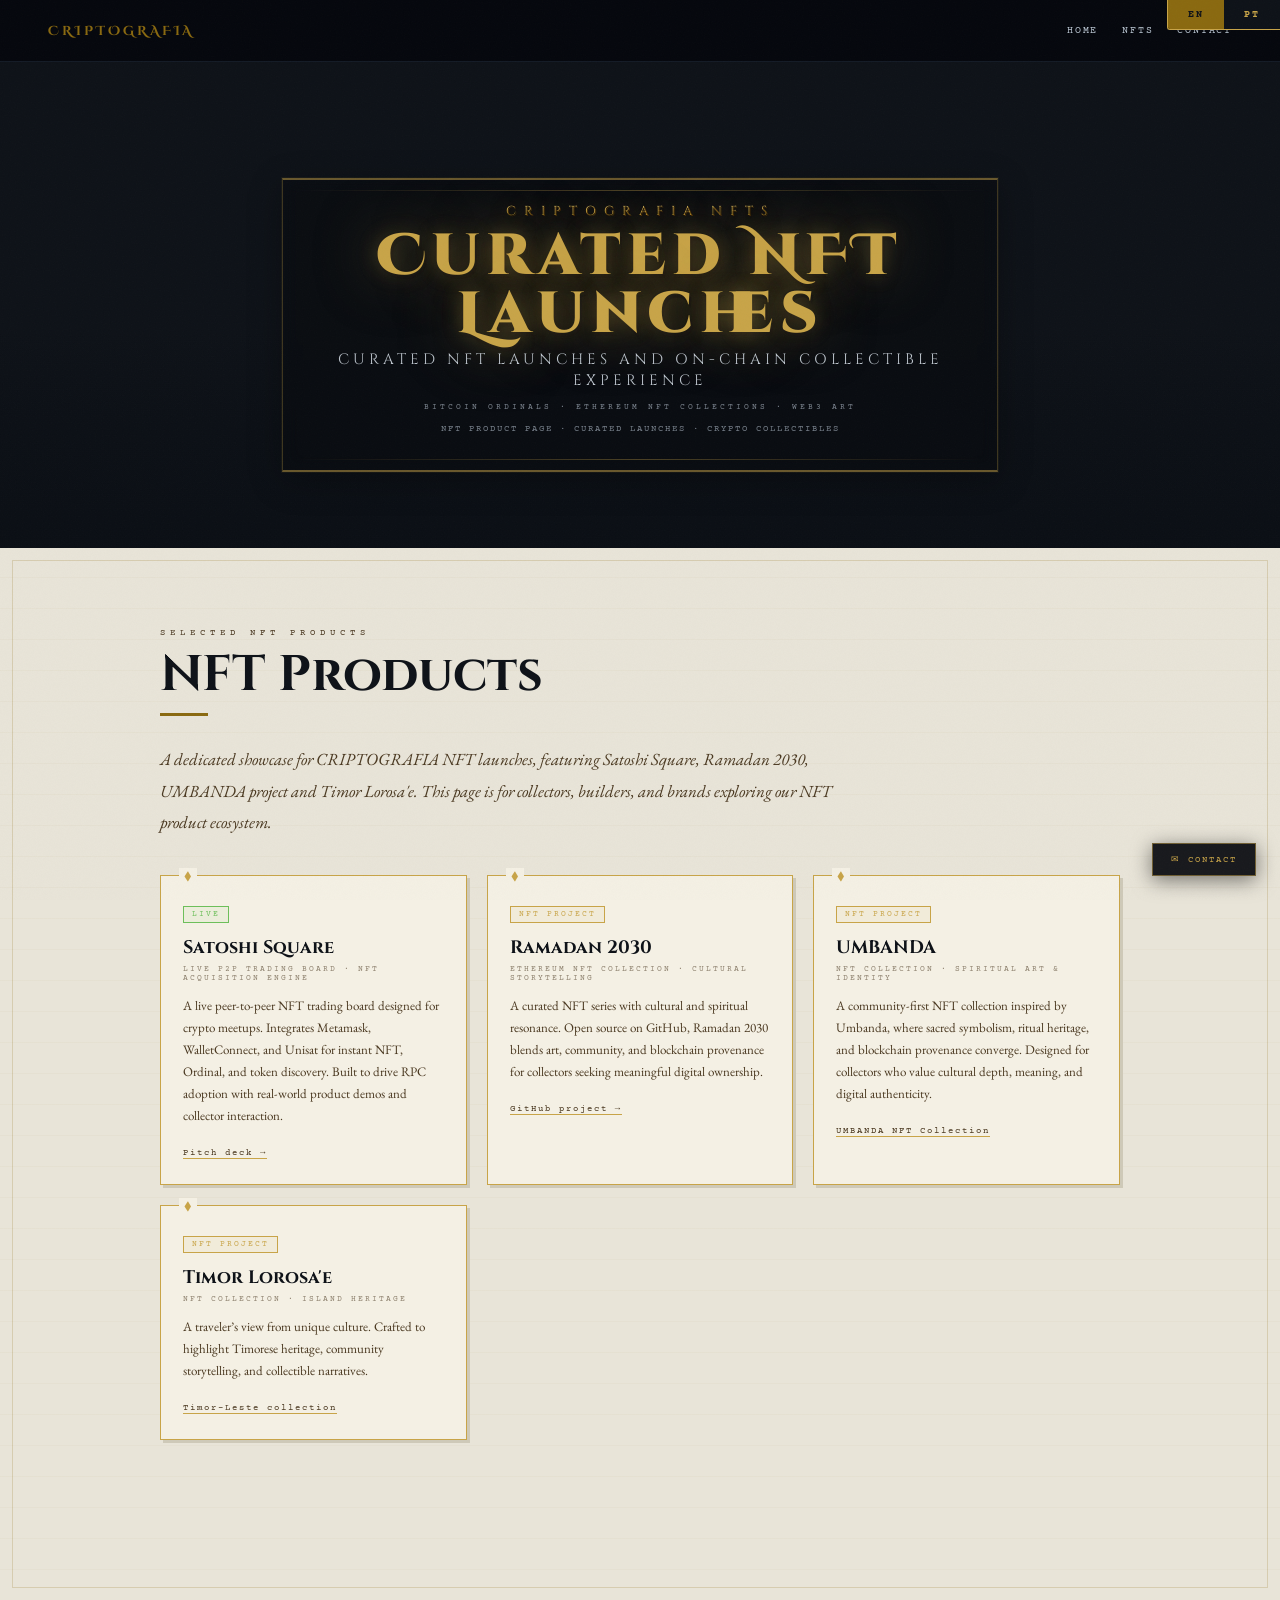
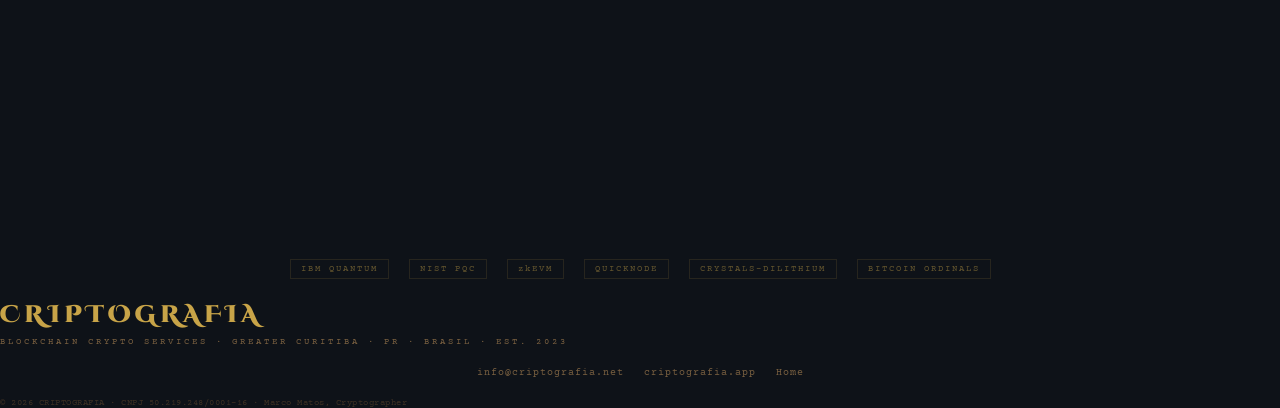
==== nft.html @ 3e9e4f9d "updating cards merging AIxWEB3 + NFTs page" ====
<!DOCTYPE html>
<html lang="en">
<head>
<meta charset="UTF-8"/>
<meta name="viewport" content="width=device-width, initial-scale=1.0"/>
<title>CRIPTOGRAFIA — NFT Products</title>
<meta name="description" content="NFT products and collections from CRIPTOGRAFIA, featuring Satoshi Square and Ramadan 2030."/>
<link rel="preconnect" href="https://fonts.googleapis.com"/>
<link rel="preconnect" href="https://fonts.gstatic.com" crossorigin=""/>
<link href="https://fonts.googleapis.com/css2?family=Cinzel:wght@400;600;700;900&family=Cinzel+Decorative:wght@400;700;900&family=EB+Garamond:ital,wght@0,400;0,500;0,700;1,400;1,500&family=Courier+Prime:wght@400;700&display=swap" rel="stylesheet"/>
<style>
:root{
  --ink:#0e1218;--paper:#e8e4d8;--paper-mid:#cec9b8;--paper-dk:#b8b0a0;
  --gold:#8a6910;--gold-l:#c8a448;--gold-p:#f0e4b0;
  --sepia:#4a3820;--sepia-l:#7a6040;--green:#1a3428;--green-l:#2a5840;--white:#f4f0e4;
  --silver:#9aa4b0;--silver-l:#c8d0d8;--silver-dk:#6a7480;
  --navy:#1a2438;--navy-l:#2a3850;--navy-mid:#344868;
  --cert-bg:#06080e;--cert-border:#3a4a60;
}
*,*::before,*::after{box-sizing:border-box;margin:0;padding:0;}
html{scroll-behavior:smooth;}
body{background:var(--ink);font-family:'EB Garamond',serif;overflow-x:hidden;padding-top:62px;}
body::after{content:'';position:fixed;inset:0;pointer-events:none;z-index:9000;
  background-image:url("data:image/svg+xml,%3Csvg xmlns='http://www.w3.org/2000/svg' width='300' height='300'%3E%3Cfilter id='n'%3E%3CfeTurbulence type='fractalNoise' baseFrequency='.85' numOctaves='4' stitchTiles='stitch'/%3E%3C/filter%3E%3Crect width='300' height='300' filter='url(%23n)' opacity='.035'/%3E%3C/svg%3E");
  opacity:.6;}

.lang-bar{position:fixed;top:0;right:0;z-index:8000;display:flex;background:var(--ink);border:1px solid var(--gold-l);border-top:none;border-right:none;border-bottom-left-radius:3px;overflow:hidden;}
.lang-btn{padding:9px 20px;font-family:'Courier Prime',monospace;font-size:10px;font-weight:700;letter-spacing:2px;color:var(--gold-l);background:transparent;border:none;cursor:pointer;transition:all .2s;text-transform:uppercase;}
.lang-btn.active{background:var(--gold);color:var(--ink);}
.lang-btn:hover:not(.active){background:rgba(200,164,72,.12);}

.hero{position:relative;width:100%;display:flex;flex-direction:column;align-items:center;justify-content:flex-start;overflow:hidden;background:var(--ink);padding:20px 0 20px;}
.hero-vignette{position:absolute;inset:0;background:linear-gradient(to bottom,rgba(10,14,20,0) 0%,transparent 25%,transparent 55%,rgba(10,14,20,.45) 72%,rgba(10,14,20,.82) 100%);pointer-events:none;}
.hero-nav{position:fixed;top:0;left:0;right:0;display:flex;align-items:center;justify-content:space-between;padding:0 48px;height:62px;z-index:100;background:rgba(6,8,14,.97);border-bottom:1px solid rgba(58,74,96,.3);backdrop-filter:blur(16px);}
.hero-nav-brand{font-family:'Cinzel Decorative',serif;font-size:13px;font-weight:700;letter-spacing:0.22em;color:var(--gold);text-transform:uppercase;text-decoration:none;}
.hero-nav-links{display:flex;gap:24px;}
.hero-nav-links a{font-family:'Courier Prime',monospace;font-size:10px;letter-spacing:0.18em;text-transform:uppercase;color:#b8c4d0;text-decoration:none;transition:color .2s;}
.hero-nav-links a:hover{color:var(--silver-l);}
.hero-content{position:relative;z-index:10;width:100%;max-width:780px;padding:96px 32px 56px;text-align:center;}
.hero-plate{display:inline-block;width:100%;background:rgba(10,12,18,.38);backdrop-filter:blur(8px) brightness(.82) saturate(.95);-webkit-backdrop-filter:blur(8px) brightness(.82) saturate(.95);border:1px solid rgba(200,164,72,.28);border-top:2px solid rgba(200,164,72,.5);border-bottom:2px solid rgba(200,164,72,.5);padding:22px 32px 20px;position:relative;box-shadow:0 0 0 1px rgba(200,164,72,.06),0 8px 32px rgba(0,0,0,.3);}
.hero-plate::before,.hero-plate::after{content:'';position:absolute;left:12px;right:12px;height:1px;background:linear-gradient(to right,transparent,rgba(200,164,72,.35),transparent);}
.hero-plate::before{top:10px;}
.hero-plate::after{bottom:10px;}
.hero-eyebrow{font-family:'Cinzel',serif;font-size:13px;letter-spacing:8px;text-transform:uppercase;color:var(--gold-l);opacity:1;margin-bottom:8px;text-shadow:0 0 18px rgba(200,164,72,.5),1px 1px 0 rgba(80,50,8,.8);background:linear-gradient(180deg,#f0d878 0%,#c8a448 45%,#8a6910 100%);-webkit-background-clip:text;-webkit-text-fill-color:transparent;background-clip:text;}
.hero-title{font-family:'Cinzel Decorative',serif;font-size:clamp(22px,4.5vw,62px);font-weight:900;color:var(--gold-l);letter-spacing:clamp(2px,.5vw,10px);line-height:1;margin-bottom:6px;text-shadow:0 0 60px rgba(200,164,72,.5),0 0 20px rgba(200,164,72,.3),2px 4px 0 rgba(8,10,16,.95),-1px -1px 0 rgba(8,10,16,.6);}
.hero-sub{font-family:'Cinzel',serif;font-size:clamp(10px,1.6vw,15px);font-weight:400;letter-spacing:4px;text-transform:uppercase;color:var(--silver-l);margin-bottom:12px;opacity:.95;}
.hero-rule{display:flex;align-items:center;gap:14px;max-width:460px;margin:0 auto 12px;}
.hero-rule::before,.hero-rule::after{content:'';flex:1;height:1px;background:linear-gradient(to right,transparent,var(--gold-l),transparent);opacity:.5;}
.hero-rule-text{font-family:'Courier Prime',monospace;font-size:8px;letter-spacing:3px;text-transform:uppercase;color:var(--silver);opacity:.8;white-space:nowrap;}
.hero-services{font-family:'Courier Prime',monospace;font-size:9px;letter-spacing:2px;text-transform:uppercase;color:rgba(154,164,176,.75);margin-bottom:16px;}
.section{padding:80px 24px;position:relative;}
.section-paper{background:var(--paper);background-image:repeating-linear-gradient(0deg,transparent,transparent 30px,rgba(138,105,16,.03) 30px,rgba(138,105,16,.03) 31px);}
.section-ink{background:var(--ink);background-image:repeating-linear-gradient(0deg,transparent,transparent 30px,rgba(200,164,72,.03) 30px,rgba(200,164,72,.03) 31px);}
.section-paper::before,.section-ink::before{content:'';position:absolute;inset:12px;border:1px solid;pointer-events:none;z-index:0;opacity:.2;}
.section-paper::before{border-color:var(--gold);}
.section-ink::before{border-color:var(--gold-l);}
.container{max-width:960px;margin:0 auto;position:relative;z-index:1;}
.sec-eyebrow{font-family:'Courier Prime',monospace;font-size:9px;letter-spacing:5px;text-transform:uppercase;margin-bottom:10px;opacity:.6;}
.section-paper .sec-eyebrow{color:var(--sepia);}
.section-ink .sec-eyebrow{color:var(--gold-l);}
.sec-title{font-family:'Cinzel',serif;font-size:clamp(26px,4.5vw,50px);font-weight:700;line-height:1.1;margin-bottom:10px;}
.section-paper .sec-title{color:var(--ink);}
.section-ink .sec-title{color:var(--gold-l);}
.sec-rule{width:48px;height:3px;background:var(--gold);margin-bottom:28px;}
.sec-body{font-family:'EB Garamond',serif;font-size:17px;line-height:1.85;max-width:700px;margin-bottom:36px;font-style:italic;}
.section-paper .sec-body{color:var(--sepia);}
.section-ink .sec-body{color:var(--paper-mid);}
.cards{display:grid;grid-template-columns:repeat(auto-fill,minmax(265px,1fr));gap:20px;margin-bottom:40px;}
.card{padding:24px 22px;border:1px solid;position:relative;transition:transform .25s,box-shadow .25s;}
.card:hover{transform:translateY(-4px);}
.card::before{content:'◆';position:absolute;top:-8px;left:18px;font-size:11px;padding:0 5px;color:var(--gold-l);}
.card-ink{background:#0e0c07;border-color:rgba(200,164,72,.22);box-shadow:3px 3px 0 rgba(200,164,72,.07);}
.card-ink::before{background:#0e0c07;}
.card-ink:hover{border-color:var(--gold-l);box-shadow:5px 5px 0 rgba(200,164,72,.14);}
.card-paper{background:var(--white);border-color:var(--gold-l);box-shadow:3px 3px 0 var(--paper-mid);}
.card-paper::before{background:var(--white);}
.card-paper:hover{box-shadow:5px 5px 0 var(--gold-l);}
.badge{display:inline-block;font-family:'Courier Prime',monospace;font-size:8px;letter-spacing:2px;text-transform:uppercase;padding:3px 8px;border:1px solid;margin-bottom:12px;}
.badge-active{color:#6dbf5a;border-color:#6dbf5a;background:rgba(109,191,90,.07);}
.badge-soon{color:var(--gold-l);border-color:var(--gold-l);background:rgba(200,164,72,.07);}
.badge-stealth{color:var(--sepia-l);border-color:var(--sepia-l);}
.badge-dev{color:#e09040;border-color:#e09040;background:rgba(224,144,64,.07);}
.card-title{font-family:'Cinzel',serif;font-size:18px;font-weight:700;margin-bottom:5px;}
.card-ink .card-title{color:var(--gold-p);}
.card-paper .card-title{color:var(--ink);}
.card-sub{font-family:'Courier Prime',monospace;font-size:8px;letter-spacing:2px;text-transform:uppercase;margin-bottom:12px;opacity:.6;}
.card-ink .card-sub{color:var(--gold-l);}
.card-paper .card-sub{color:var(--sepia);}
.card-body{font-family:'EB Garamond',serif;font-size:13px;line-height:1.7;}
.card-ink .card-body{color:rgba(220,205,165,.68);}
.card-paper .card-body{color:var(--sepia);}
.cta-band{background:var(--gold);padding:56px 24px;text-align:center;}
.cta-band h2{font-family:'Cinzel',serif;font-size:clamp(22px,4vw,40px);font-weight:700;color:var(--ink);margin-bottom:10px;}
.cta-band p{font-family:'EB Garamond',serif;font-size:17px;font-style:italic;color:var(--sepia);margin-bottom:24px;}
.cta-links{display:flex;gap:12px;justify-content:center;flex-wrap:wrap;}
.cta-btn{font-family:'Courier Prime',monospace;font-size:10px;letter-spacing:2px;text-transform:uppercase;padding:11px 26px;border:2px solid var(--ink);background:var(--ink);color:var(--gold-l);text-decoration:none;transition:all .2s;cursor:pointer;display:inline-block;}
.cta-btn:hover{background:transparent;color:var(--ink);}
.cta-btn.outline{background:transparent;color:var(--ink);}
.cta-btn.outline:hover{background:var(--ink);color:var(--gold-l);}
.footer{background:var(--ink);padding:44px 24px 28px;text-align:center;border-top:2px solid var(--gold);}
.footer-brand{font-family:'Cinzel Decorative',serif;font-size:24px;font-weight:900;color:var(--gold-l);letter-spacing:4px;margin-bottom:6px;}
.footer-sub{font-family:'Courier Prime',monospace;font-size:9px;letter-spacing:3px;color:var(--sepia-l);text-transform:uppercase;margin-bottom:20px;}
.footer-links{display:flex;gap:20px;justify-content:center;flex-wrap:wrap;margin-bottom:20px;}
.footer-links a{font-family:'Courier Prime',monospace;font-size:10px;letter-spacing:1px;color:var(--sepia-l);text-decoration:none;transition:color .2s;}
.footer-links a:hover{color:var(--gold-l);}
.footer-copy{font-family:'Courier Prime',monospace;font-size:9px;color:rgba(138,98,56,.38);letter-spacing:.5px;}
.divider{display:flex;align-items:center;gap:14px;padding:28px 0 0;opacity:.35;}
.divider::before,.divider::after{content:'';flex:1;height:1px;background:var(--gold);}
.divider-gem{font-size:9px;color:var(--gold-l);}
.reveal{opacity:0;transform:translateY(18px);transition:opacity .65s ease,transform .65s ease;}
.reveal.visible{opacity:1;transform:translateY(0);}
[data-lang="pt"]{display:none;}
body.pt [data-lang="en"]{display:none;}
body.pt [data-lang="pt"]{display:block;}
body.pt span[data-lang="pt"]{display:inline;}
span[data-lang="pt"]{display:none;}
@media(max-width:600px){.hero-nav-links{display:none;}.hero-contact-strip{flex-direction:column;}.hero-contact-item{border-right:none;border-bottom:1px solid rgba(200,164,72,.2);} .hero-content{padding:0 12px 40px;} .hero-plate{padding:16px 16px 14px !important;} .hero-eyebrow{font-size:10px !important;letter-spacing:4px !important;} .hero-title{font-size:clamp(20px,8vw,42px) !important;letter-spacing:2px !important;margin-bottom:4px !important;} .hero-sub{font-size:10px !important;letter-spacing:2px !important;margin-bottom:8px !important;} .hero-rule{max-width:260px !important;margin-bottom:8px !important;} .hero-rule-text{font-size:7px !important;letter-spacing:1px !important;} .hero-services{font-size:8px !important;letter-spacing:1px !important;margin-bottom:10px !important;line-height:1.6;} .hero-contact-strip{flex-direction:column;width:100%;} .hero-contact-item{border-right:none !important;border-bottom:1px solid rgba(200,164,72,.2);font-size:9px !important;padding:7px 12px !important;text-align:center;} .hero-contact-item:last-child{border-bottom:none !important;} .hero-nav{padding:10px 16px !important;} .hero-nav-brand{font-size:11px !important;letter-spacing:3px !important;}}
@media(max-width:380px){.hero-title{font-size:18px !important;letter-spacing:1px !important;} .hero-plate{padding:12px 12px 10px !important;}}
</style>
</head>
<body class="en">
<div class="lang-bar">
  <button class="lang-btn active" onclick="setLang('en')" id="btn-en">EN</button>
  <button class="lang-btn" onclick="setLang('pt')" id="btn-pt">PT</button>
</div>
<section class="hero" id="top">
  <div class="hero-vignette"></div>
  <nav class="hero-nav">
    <a class="hero-nav-brand" href="index.html">CRIPTOGRAFIA</a>
    <div class="hero-nav-links">
      <a href="index.html">Home</a>
      <a href="nft.html">NFTs</a>
      <a href="mailto:info@criptografia.net">Contact</a>
    </div>
  </nav>
  <div class="hero-content">
    <div class="hero-plate">
      <div class="hero-eyebrow">CRIPTOGRAFIA NFTs</div>
      <h1 class="hero-title">Curated NFT Launches</h1>
      <div class="hero-sub">Curated NFT launches and on-chain collectible experience</div>
      <div class="hero-rule">
        <span class="hero-rule-text">Bitcoin Ordinals · Ethereum NFT Collections · Web3 Art</span>
      </div>
      <div class="hero-services">NFT product page · curated launches · crypto collectibles</div>
    </div>
  </div>
</section>
<section class="section section-paper" id="nft-products">
  <div class="container">
    <div class="sec-eyebrow reveal">Selected NFT Products</div>
    <h2 class="sec-title reveal">NFT Products</h2>
    <div class="sec-rule reveal"></div>
    <p class="sec-body reveal">A dedicated showcase for CRIPTOGRAFIA NFT launches, featuring Satoshi Square, Ramadan 2030, UMBANDA project and Timor Lorosa'e. This page is for collectors, builders, and brands exploring our NFT product ecosystem.</p>
    <div class="cards">
      <div class="card card-paper reveal">
        <div class="badge badge-active">Live</div>
        <div class="card-title">Satoshi Square</div>
        <div class="card-sub">Live P2P Trading Board · NFT Acquisition Engine</div>
        <p class="card-body">A live peer-to-peer NFT trading board designed for crypto meetups. Integrates Metamask, WalletConnect, and Unisat for instant NFT, Ordinal, and token discovery. Built to drive RPC adoption with real-world product demos and collector interaction.</p>
        <div style="margin-top:12px;"><a href="https://criptografia.lovable.app/whitepapers/SatoshiSquare-Pitch-EN.pdf" target="_blank" style="display:inline-block;font-family:'Courier Prime',monospace;font-size:9px;letter-spacing:2px;color:var(--sepia);text-decoration:none;border-bottom:1px solid var(--gold-l);">Pitch deck →</a></div>
      </div>
      <div class="card card-paper reveal">
        <div class="badge badge-soon">NFT Project</div>
        <div class="card-title">Ramadan 2030</div>
        <div class="card-sub">Ethereum NFT Collection · Cultural Storytelling</div>
        <p class="card-body">A curated NFT series with cultural and spiritual resonance. Open source on GitHub, Ramadan 2030 blends art, community, and blockchain provenance for collectors seeking meaningful digital ownership.</p>
        <div style="margin-top:12px;"><a href="https://github.com/criptografia-cash/ramadan2030" target="_blank" style="display:inline-block;font-family:'Courier Prime',monospace;font-size:9px;letter-spacing:2px;color:var(--sepia);text-decoration:none;border-bottom:1px solid var(--gold-l);">GitHub project →</a></div>
      </div>
      <div class="card card-paper reveal">
        <div class="badge badge-soon">NFT Project</div>
        <div class="card-title">UMBANDA</div>
        <div class="card-sub">NFT Collection · Spiritual Art & Identity</div>
        <p class="card-body">A community-first NFT collection inspired by Umbanda, where sacred symbolism, ritual heritage, and blockchain provenance converge. Designed for collectors who value cultural depth, meaning, and digital authenticity.</p>
        <div style="margin-top:12px;"><span style="display:inline-block;font-family:'Courier Prime',monospace;font-size:9px;letter-spacing:2px;color:var(--sepia);text-decoration:none;border-bottom:1px solid var(--gold-l);">UMBANDA NFT Collection</span></div>
      </div>
      <div class="card card-paper reveal">
        <div class="badge badge-soon">NFT Project</div>
        <div class="card-title">Timor Lorosa'e</div>
        <div class="card-sub">NFT Collection · Island Heritage</div>
        <p class="card-body">A traveler’s view from unique culture. Crafted to highlight Timorese heritage, community storytelling, and collectible narratives.</p>
        <div style="margin-top:12px;"><span style="display:inline-block;font-family:'Courier Prime',monospace;font-size:9px;letter-spacing:2px;color:var(--sepia);text-decoration:none;border-bottom:1px solid var(--gold-l);">Timor-Leste collection</span></div>
      </div>
    </div>
    <div class="divider reveal"><span class="divider-gem">◆</span></div>
  </div>
</section>
<div class="cta-band reveal">
  <h2>Want a custom NFT launch?</h2>
  <p>Build a collection, launch Ordinals, or showcase a digital brand with CRIPTOGRAFIA infrastructure.</p>
  <div class="cta-links">
    <a href="mailto:info@criptografia.net" class="cta-btn">Contact Us</a>
    <a href="index.html" class="cta-btn outline">Back Home</a>
  </div>
</div>
<footer>
  <div style="display:flex;justify-content:center;gap:20px;flex-wrap:wrap;margin-bottom:20px;opacity:.45;">
    <span style="font-family:'Courier Prime',monospace;font-size:9px;letter-spacing:2px;color:var(--gold-l);padding:4px 10px;border:1px solid rgba(200,164,72,.3);">IBM QUANTUM</span>
    <span style="font-family:'Courier Prime',monospace;font-size:9px;letter-spacing:2px;color:var(--gold-l);padding:4px 10px;border:1px solid rgba(200,164,72,.3);">NIST PQC</span>
    <span style="font-family:'Courier Prime',monospace;font-size:9px;letter-spacing:2px;color:var(--gold-l);padding:4px 10px;border:1px solid rgba(200,164,72,.3);">zkEVM</span>
    <span style="font-family:'Courier Prime',monospace;font-size:9px;letter-spacing:2px;color:var(--gold-l);padding:4px 10px;border:1px solid rgba(200,164,72,.3);">QUICKNODE</span>
    <span style="font-family:'Courier Prime',monospace;font-size:9px;letter-spacing:2px;color:var(--gold-l);padding:4px 10px;border:1px solid rgba(200,164,72,.3);">CRYSTALS-DILITHIUM</span>
    <span style="font-family:'Courier Prime',monospace;font-size:9px;letter-spacing:2px;color:var(--gold-l);padding:4px 10px;border:1px solid rgba(200,164,72,.3);">BITCOIN ORDINALS</span>
  </div>
  <div class="footer-brand">CRIPTOGRAFIA</div>
  <div class="footer-sub">
    <span>Blockchain Crypto Services · Greater Curitiba · PR · Brasil · Est. 2023</span>
  </div>
  <div class="footer-links">
    <a href="mailto:info@criptografia.net">info@criptografia.net</a>
    <a href="https://criptografia.app">criptografia.app</a>
    <a href="index.html">Home</a>
  </div>
  <div class="footer-copy">© 2026 CRIPTOGRAFIA · CNPJ 50.219.248/0001-16 · Marco Matos, Cryptographer</div>
</footer>
<script>
function setLang(l){
  document.body.className=l;
  document.getElementById('btn-en').classList.toggle('active',l==='en');
  document.getElementById('btn-pt').classList.toggle('active',l==='pt');
}
const obs=new IntersectionObserver(entries=>{
  entries.forEach((e,i)=>{if(e.isIntersecting)setTimeout(()=>e.target.classList.add('visible'),i*80);});
},{threshold:.1});
document.querySelectorAll('.reveal').forEach(el=>obs.observe(el));
document.querySelectorAll('a[href^="#"]').forEach(a=>{a.addEventListener('click',e=>{const t=document.querySelector(a.getAttribute('href'));if(t){e.preventDefault();t.scrollIntoView({behavior:'smooth'});}});});
setLang('en');
</script>
<a href="mailto:info@criptografia.net"
  style="position:fixed;bottom:24px;right:24px;z-index:7000;font-family:'Courier Prime',monospace;font-size:9px;letter-spacing:2px;text-transform:uppercase;background:rgba(6,8,14,.92);color:var(--gold-l);border:1px solid rgba(200,164,72,.5);padding:10px 18px;text-decoration:none;backdrop-filter:blur(8px);-webkit-backdrop-filter:blur(8px);box-shadow:0 4px 20px rgba(0,0,0,.5);transition:all .2s;"
  onmouseover="this.style.background='rgba(138,105,16,.9)';this.style.color='#f4e8b8'"
  onmouseout="this.style.background='rgba(6,8,14,.92)';this.style.color='var(--gold-l)'"
  data-lang="en">✉ Contact</a>
<a href="mailto:info@criptografia.net"
  style="position:fixed;bottom:24px;right:24px;z-index:7000;font-family:'Courier Prime',monospace;font-size:9px;letter-spacing:2px;text-transform:uppercase;background:rgba(6,8,14,.92);color:var(--gold-l);border:1px solid rgba(200,164,72,.5);padding:10px 18px;text-decoration:none;backdrop-filter:blur(8px);-webkit-backdrop-filter:blur(8px);box-shadow:0 4px 20px rgba(0,0,0,.5);transition:all .2s;"
  onmouseover="this.style.background='rgba(138,105,16,.9)';this.style.color='#f4e8b8'"
  onmouseout="this.style.background='rgba(6,8,14,.92)';this.style.color='var(--gold-l)'"
  data-lang="pt">✉ Contato</a>
</body>
</html>
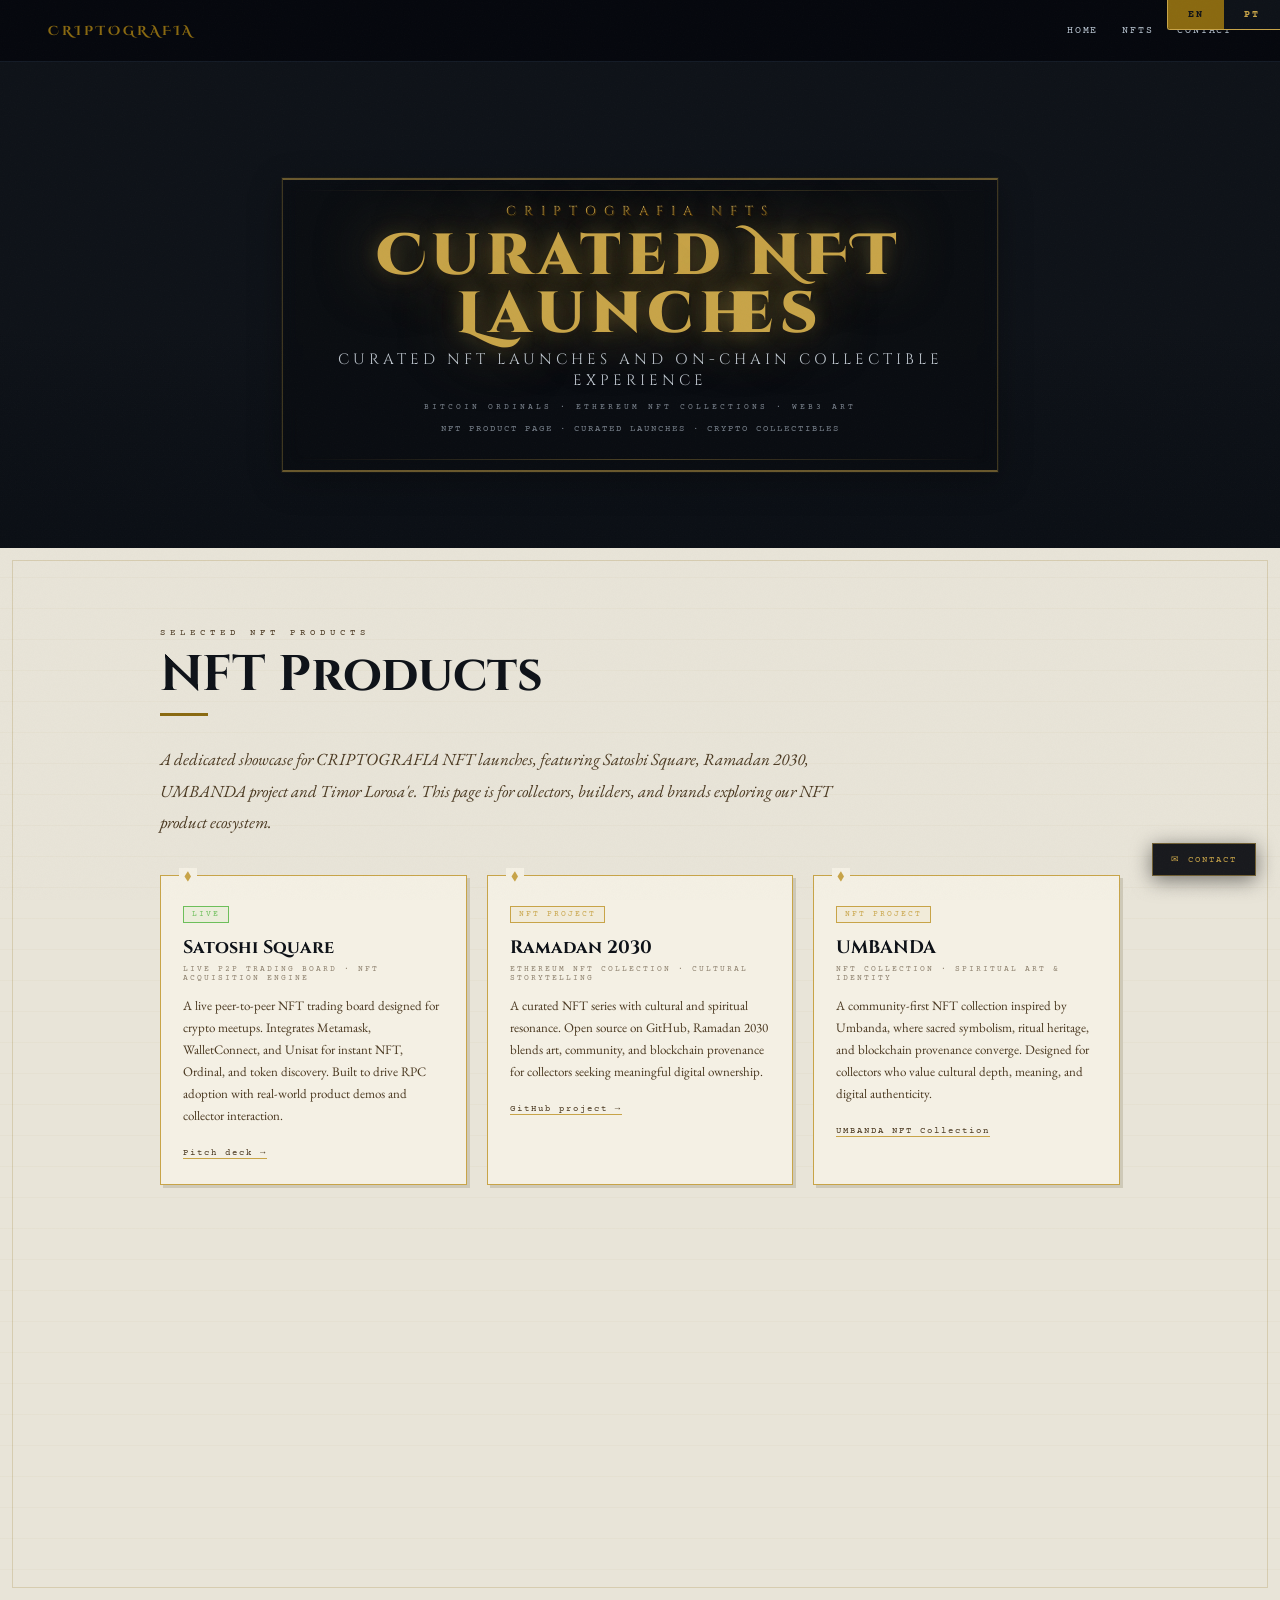
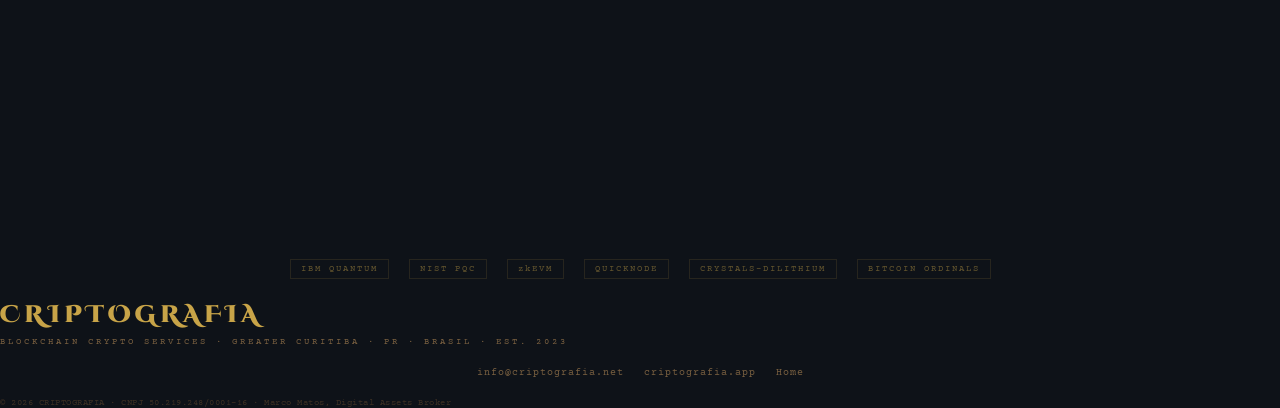
==== commit f86d8ef3: "feat: P2P Token Desk section + cross-chain pairs, copy updates - Add LED-styled P2P Token Desk (ties" ====
--- a/nft.html
+++ b/nft.html
@@ -210,7 +210,7 @@
     <a href="https://criptografia.app">criptografia.app</a>
     <a href="index.html">Home</a>
   </div>
-  <div class="footer-copy">© 2026 CRIPTOGRAFIA · CNPJ 50.219.248/0001-16 · Marco Matos, Cryptographer</div>
+  <div class="footer-copy">© 2026 CRIPTOGRAFIA · CNPJ 50.219.248/0001-16 · Marco Matos, Digital Assets Broker</div>
 </footer>
 <script>
 function setLang(l){
